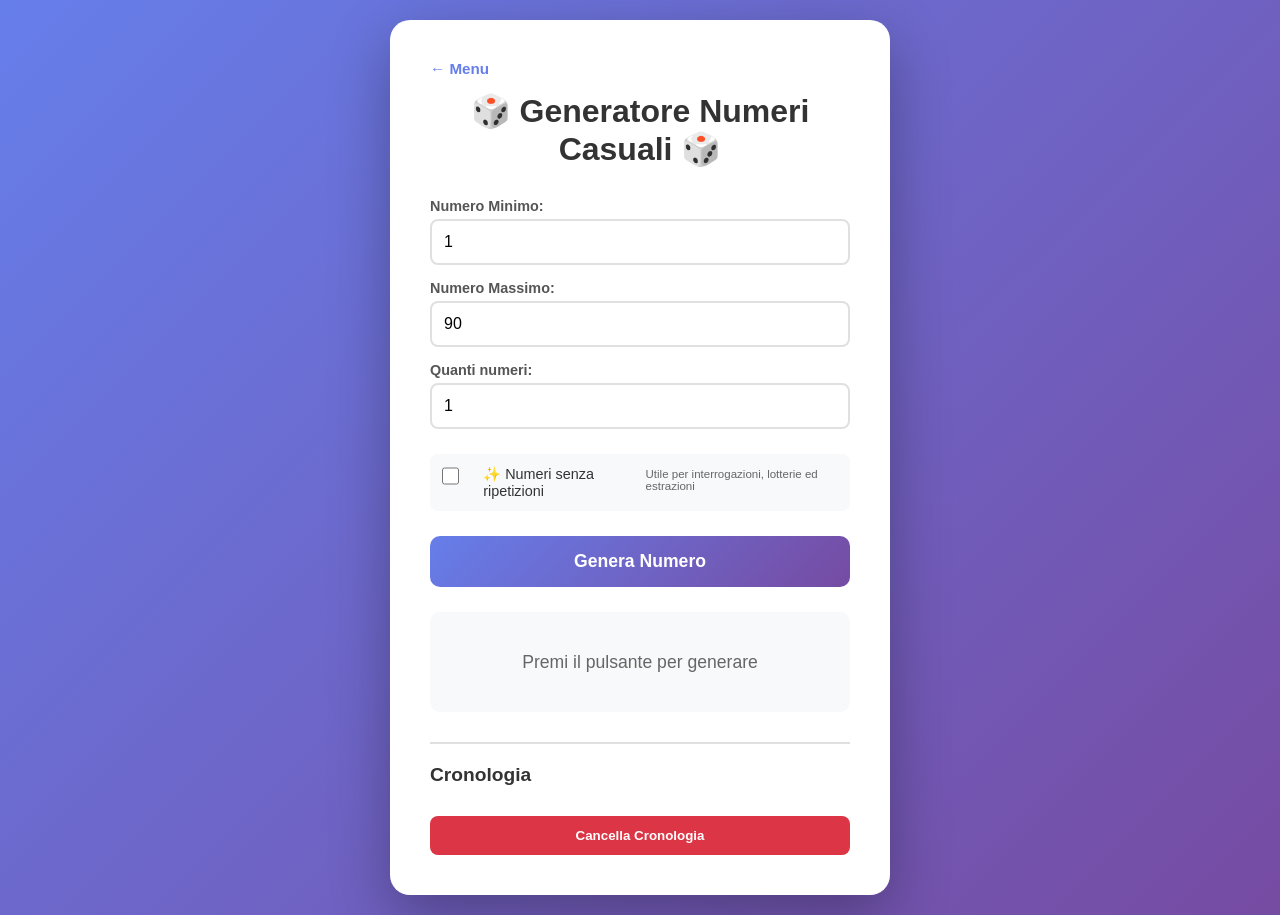
==== generatore.html @ 565f3060 "Separa Generatore Numeri e Battaglia Risiko in pagine distinte con menu iniziale Aggiunge una pagina" ====
<!DOCTYPE html>
<html lang="it">
<head>
    <meta charset="UTF-8">
    <meta name="viewport" content="width=device-width, initial-scale=1.0">
    <title>Generatore Numeri Casuali</title>
    <link rel="stylesheet" href="style.css">
</head>
<body>
    <div class="container">
        <a href="index.html" class="back-link">← Menu</a>
        <h1>🎲 Generatore Numeri Casuali 🎲</h1>

        <div class="settings">
            <div class="input-group">
                <label for="min">Numero Minimo:</label>
                <input type="number" id="min" value="1">
            </div>

            <div class="input-group">
                <label for="max">Numero Massimo:</label>
                <input type="number" id="max" value="90">
            </div>

            <div class="input-group">
                <label for="count">Quanti numeri:</label>
                <input type="number" id="count" value="1" min="1">
            </div>

            <div class="input-group checkbox-group">
                <label class="checkbox-label">
                    <input type="checkbox" id="uniqueNumbers">
                    <span class="checkmark"></span>
                    ✨ Numeri senza ripetizioni
                    <small class="help-text">Utile per interrogazioni, lotterie ed estrazioni</small>
                </label>
            </div>
        </div>

        <button id="generateBtn" class="generate-btn">Genera Numero</button>

        <div class="result" id="result">
            <p>Premi il pulsante per generare</p>
        </div>

        <div class="history">
            <h3>Cronologia</h3>
            <div id="historyList"></div>
            <button id="clearBtn" class="clear-btn">Cancella Cronologia</button>
        </div>
    </div>

    <script src="generatore.js"></script>
</body>
</html>
---- style.css ----
* {
    margin: 0;
    padding: 0;
    box-sizing: border-box;
}

body {
    font-family: 'Segoe UI', Tahoma, Geneva, Verdana, sans-serif;
    background: linear-gradient(135deg, #667eea 0%, #764ba2 100%);
    min-height: 100vh;
    display: flex;
    justify-content: center;
    align-items: center;
    padding: 20px;
}

.container {
    background: white;
    border-radius: 20px;
    padding: 40px;
    box-shadow: 0 20px 60px rgba(0, 0, 0, 0.3);
    max-width: 500px;
    width: 100%;
}

h1 {
    text-align: center;
    color: #333;
    margin-bottom: 30px;
    font-size: 2em;
}

.settings {
    display: flex;
    flex-direction: column;
    gap: 15px;
    margin-bottom: 25px;
}

.input-group {
    display: flex;
    flex-direction: column;
    gap: 5px;
}

label {
    color: #555;
    font-weight: 600;
    font-size: 0.9em;
}

input[type="number"] {
    padding: 12px;
    border: 2px solid #e0e0e0;
    border-radius: 8px;
    font-size: 1em;
    transition: border-color 0.3s;
}

input[type="number"]:focus {
    outline: none;
    border-color: #667eea;
}

/* Styling per checkbox numeri unici */
.checkbox-group {
    margin-top: 10px;
}

.checkbox-label {
    display: flex;
    align-items: flex-start;
    gap: 12px;
    cursor: pointer;
    font-weight: 500;
    color: #333;
    padding: 12px;
    background: #f8f9fa;
    border-radius: 8px;
    transition: background 0.3s;
}

.checkbox-label:hover {
    background: #e9ecef;
}

input[type="checkbox"] {
    width: 20px;
    height: 20px;
    margin: 0;
    cursor: pointer;
    accent-color: #667eea;
}

.help-text {
    display: block;
    color: #666;
    font-size: 0.8em;
    font-weight: 400;
    margin-top: 2px;
}

.generate-btn {
    width: 100%;
    padding: 15px;
    background: linear-gradient(135deg, #667eea 0%, #764ba2 100%);
    color: white;
    border: none;
    border-radius: 10px;
    font-size: 1.1em;
    font-weight: 600;
    cursor: pointer;
    transition: transform 0.2s, box-shadow 0.2s;
}

.generate-btn:hover {
    transform: translateY(-2px);
    box-shadow: 0 5px 20px rgba(102, 126, 234, 0.4);
}

.generate-btn:active {
    transform: translateY(0);
}

.result {
    margin: 25px 0;
    padding: 30px;
    background: #f8f9fa;
    border-radius: 10px;
    text-align: center;
    min-height: 100px;
    display: flex;
    flex-direction: column;
    align-items: center;
    justify-content: center;
    gap: 15px;
}

.result p {
    color: #666;
    font-size: 1.1em;
}

/* Badge per numeri unici */
.unique-badge {
    background: linear-gradient(135deg, #16a085 0%, #2ecc71 100%);
    color: white;
    padding: 10px 20px;
    border-radius: 25px;
    font-size: 0.95em;
    font-weight: 600;
    margin-bottom: 15px;
    box-shadow: 0 3px 15px rgba(22, 160, 133, 0.3);
    animation: bounceIn 0.5s ease-out;
}

@keyframes bounceIn {
    0% { transform: scale(0.3); opacity: 0; }
    50% { transform: scale(1.1); }
    100% { transform: scale(1); opacity: 1; }
}

.numbers {
    display: flex;
    flex-wrap: wrap;
    gap: 10px;
    justify-content: center;
    width: 100%;
}

.number {
    background: linear-gradient(135deg, #667eea 0%, #764ba2 100%);
    color: white;
    padding: 15px 25px;
    border-radius: 12px;
    font-size: 1.5em;
    font-weight: 700;
    animation: fadeIn 0.5s ease-in;
    position: relative;
    box-shadow: 0 4px 15px rgba(102, 126, 234, 0.3);
}

/* Stile speciale per numeri unici - più verde e distintivo */
.number.unique {
    background: linear-gradient(135deg, #16a085 0%, #2ecc71 100%);
    box-shadow: 0 4px 15px rgba(22, 160, 133, 0.4);
    border: 2px solid rgba(255, 255, 255, 0.3);
}

.number.unique::before {
    content: "✓";
    position: absolute;
    top: -5px;
    right: -5px;
    background: #27ae60;
    color: white;
    border-radius: 50%;
    width: 20px;
    height: 20px;
    font-size: 12px;
    display: flex;
    align-items: center;
    justify-content: center;
    font-weight: bold;
}

@keyframes fadeIn {
    from {
        opacity: 0;
        transform: scale(0.8) translateY(20px);
    }
    to {
        opacity: 1;
        transform: scale(1) translateY(0);
    }
}

.history {
    margin-top: 30px;
    padding-top: 20px;
    border-top: 2px solid #e0e0e0;
}

.history h3 {
    color: #333;
    margin-bottom: 15px;
    font-size: 1.2em;
}

#historyList {
    max-height: 250px;
    overflow-y: auto;
    margin-bottom: 15px;
}

.history-item {
    padding: 15px;
    background: #f8f9fa;
    margin-bottom: 10px;
    border-radius: 10px;
    color: #555;
    font-size: 0.9em;
    border-left: 4px solid #e0e0e0;
    transition: border-color 0.3s;
}

.history-item:hover {
    border-left-color: #667eea;
    background: #f1f3f4;
}

.history-content {
    display: flex;
    flex-direction: column;
    gap: 8px;
}

.history-numbers {
    display: flex;
    align-items: center;
    flex-wrap: wrap;
    gap: 8px;
}

.history-details {
    color: #777;
    font-size: 0.85em;
}

/* Badge nella cronologia */
.history-badge {
    padding: 3px 8px;
    border-radius: 12px;
    font-size: 0.7em;
    font-weight: 600;
    display: inline-block;
}

.unique-badge-small {
    background: #16a085;
    color: white;
}

.count-badge {
    background: #667eea;
    color: white;
}

.clear-btn {
    width: 100%;
    padding: 12px;
    background: #dc3545;
    color: white;
    border: none;
    border-radius: 8px;
    cursor: pointer;
    font-weight: 600;
    transition: background 0.3s, transform 0.2s;
}

.clear-btn:hover {
    background: #c82333;
    transform: translateY(-1px);
}

.clear-btn:active {
    transform: translateY(0);
}

/* Sezione Battaglia Risiko */
.risiko-settings {
    display: flex;
    gap: 15px;
    margin-bottom: 15px;
}

.risiko-settings .input-group {
    flex: 1;
}

.battle-btn {
    width: 100%;
    padding: 15px;
    background: linear-gradient(135deg, #c0392b 0%, #e74c3c 100%);
    color: white;
    border: none;
    border-radius: 10px;
    font-size: 1.1em;
    font-weight: 600;
    cursor: pointer;
    transition: transform 0.2s, box-shadow 0.2s;
    margin-bottom: 15px;
}

.battle-btn:hover:not(:disabled) {
    transform: translateY(-2px);
    box-shadow: 0 5px 20px rgba(231, 76, 60, 0.4);
}

.battle-btn:disabled {
    background: #bdc3c7;
    cursor: not-allowed;
    transform: none;
}

.battle-result {
    padding: 20px;
    background: #f8f9fa;
    border-radius: 10px;
    text-align: center;
    margin-bottom: 15px;
}

.battle-result p {
    color: #666;
}

.dice-row {
    display: flex;
    justify-content: space-around;
    gap: 20px;
    margin-bottom: 15px;
}

.dice-group strong {
    display: block;
    margin-bottom: 8px;
    color: #333;
}

.dice {
    display: flex;
    gap: 8px;
    justify-content: center;
}

.die {
    width: 40px;
    height: 40px;
    display: flex;
    align-items: center;
    justify-content: center;
    border-radius: 8px;
    font-weight: 700;
    font-size: 1.2em;
    color: white;
    box-shadow: 0 3px 10px rgba(0, 0, 0, 0.2);
    animation: fadeIn 0.4s ease-in;
}

.attack-die {
    background: linear-gradient(135deg, #e74c3c 0%, #c0392b 100%);
}

.defense-die {
    background: linear-gradient(135deg, #2980b9 0%, #2c3e50 100%);
}

.round-outcome-list {
    list-style: none;
    display: flex;
    flex-direction: column;
    gap: 8px;
    margin-bottom: 15px;
}

.round-outcome-list li {
    font-weight: 600;
    color: #333;
    background: white;
    padding: 10px 15px;
    border-radius: 8px;
    text-align: left;
}

.round-outcome-list .attacker-loss {
    border-left: 4px solid #e74c3c;
}

.round-outcome-list .defender-loss {
    border-left: 4px solid #2980b9;
}

.armies-status {
    display: flex;
    justify-content: space-around;
    font-size: 0.95em;
    color: #555;
}

.battle-final-message {
    margin-top: 10px;
    font-weight: 700;
    color: #16a085;
}

/* Link per tornare al menu */
.back-link {
    display: inline-block;
    margin-bottom: 15px;
    color: #667eea;
    font-weight: 600;
    text-decoration: none;
    font-size: 0.95em;
}

.back-link:hover {
    text-decoration: underline;
}

/* Menu iniziale */
.menu-container {
    text-align: center;
}

.menu-subtitle {
    color: #666;
    margin-bottom: 25px;
    font-size: 1.05em;
}

.menu-options {
    display: flex;
    flex-direction: column;
    gap: 15px;
}

.menu-btn {
    display: flex;
    align-items: center;
    gap: 15px;
    padding: 20px;
    border-radius: 12px;
    text-decoration: none;
    color: white;
    font-weight: 600;
    font-size: 1.1em;
    transition: transform 0.2s, box-shadow 0.2s;
}

.menu-btn:hover {
    transform: translateY(-3px);
}

.menu-btn-numbers {
    background: linear-gradient(135deg, #667eea 0%, #764ba2 100%);
    box-shadow: 0 4px 15px rgba(102, 126, 234, 0.3);
}

.menu-btn-numbers:hover {
    box-shadow: 0 8px 25px rgba(102, 126, 234, 0.45);
}

.menu-btn-risiko {
    background: linear-gradient(135deg, #c0392b 0%, #e74c3c 100%);
    box-shadow: 0 4px 15px rgba(231, 76, 60, 0.3);
}

.menu-btn-risiko:hover {
    box-shadow: 0 8px 25px rgba(231, 76, 60, 0.45);
}

.menu-icon {
    font-size: 1.8em;
}

.menu-label {
    flex: 1;
    text-align: left;
}

@media (max-width: 600px) {
    .container {
        padding: 25px;
        margin: 10px;
    }

    h1 {
        font-size: 1.6em;
    }

    .checkbox-label {
        font-size: 0.9em;
        padding: 10px;
    }

    .number {
        padding: 12px 18px;
        font-size: 1.3em;
        min-width: 60px;
    }

    .unique-badge {
        font-size: 0.85em;
        padding: 8px 16px;
    }

    .result {
        padding: 20px;
    }

    .risiko-settings {
        flex-direction: column;
        gap: 10px;
    }

    .die {
        width: 32px;
        height: 32px;
        font-size: 1em;
    }
}
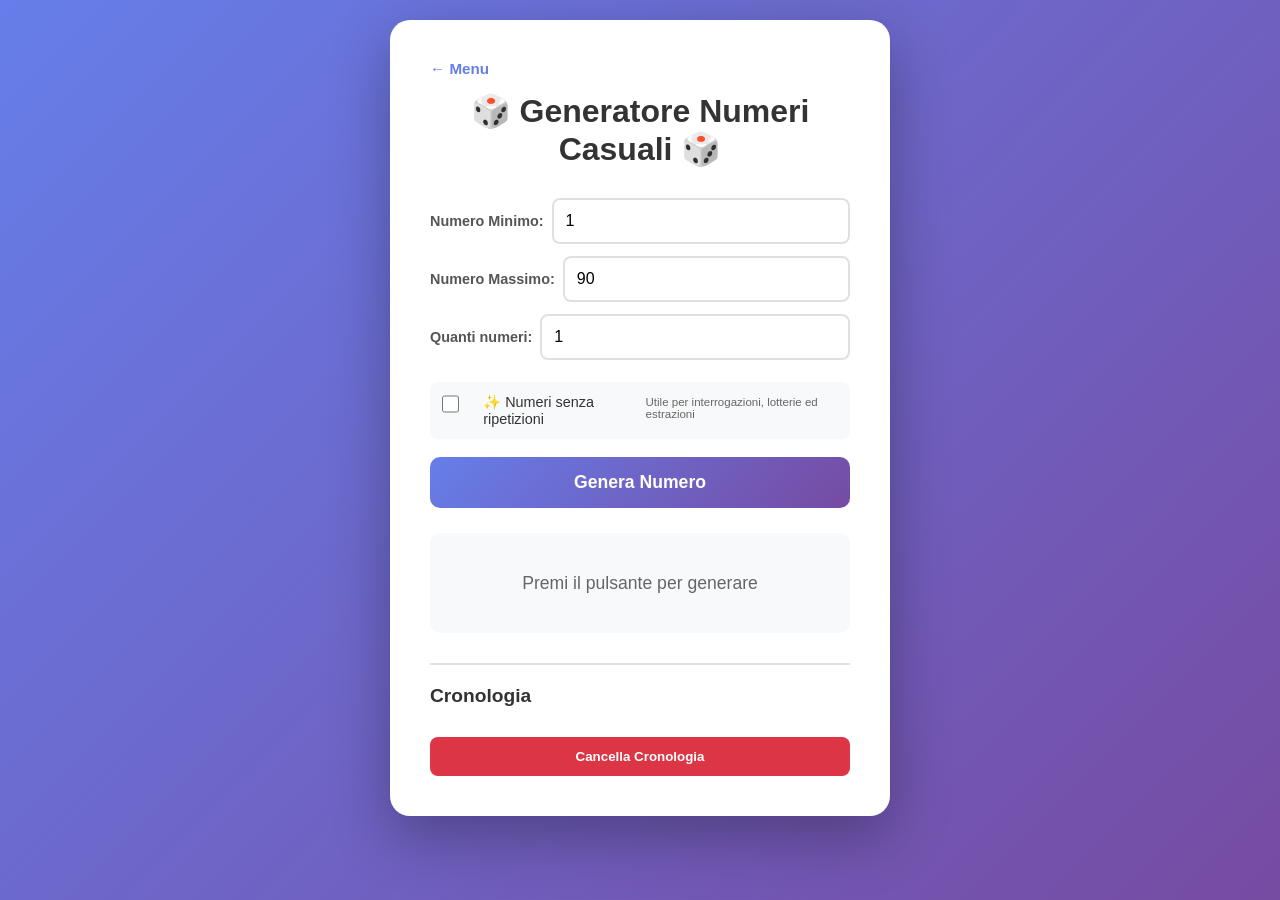
==== commit 30104c12: "Ottimizza lo spazio verticale della pagina Generatore su schermi piccoli - Etichetta e campo di Nume" ====
--- a/generatore.html
+++ b/generatore.html
@@ -4,27 +4,33 @@
     <meta charset="UTF-8">
     <meta name="viewport" content="width=device-width, initial-scale=1.0">
     <title>Generatore Numeri Casuali</title>
-    <link rel="stylesheet" href="style.css">
+    <link rel="stylesheet" href="style.css?v=2">
 </head>
-<body>
+<body class="align-top">
     <div class="container">
         <a href="index.html" class="back-link">← Menu</a>
         <h1>🎲 Generatore Numeri Casuali 🎲</h1>
 
         <div class="settings">
             <div class="input-group">
-                <label for="min">Numero Minimo:</label>
-                <input type="number" id="min" value="1">
+                <div class="field-row">
+                    <label for="min" class="field-label">Numero Minimo:</label>
+                    <input type="number" id="min" value="1" class="field-input">
+                </div>
             </div>
 
             <div class="input-group">
-                <label for="max">Numero Massimo:</label>
-                <input type="number" id="max" value="90">
+                <div class="field-row">
+                    <label for="max" class="field-label">Numero Massimo:</label>
+                    <input type="number" id="max" value="90" class="field-input">
+                </div>
             </div>
 
             <div class="input-group">
-                <label for="count">Quanti numeri:</label>
-                <input type="number" id="count" value="1" min="1">
+                <div class="field-row">
+                    <label for="count" class="field-label">Quanti numeri:</label>
+                    <input type="number" id="count" value="1" min="1" class="field-input">
+                </div>
             </div>
 
             <div class="input-group checkbox-group">
@@ -50,6 +56,6 @@
         </div>
     </div>
 
-    <script src="generatore.js"></script>
+    <script src="generatore.js?v=2"></script>
 </body>
 </html>
--- a/style.css
+++ b/style.css
@@ -12,6 +12,12 @@
     justify-content: center;
     align-items: center;
     padding: 20px;
+}
+
+/* Pagine con contenuto piu' lungo: parte dall'alto invece di centrare,
+   cosi' su schermi piccoli non "sborda" in modo simmetrico sopra e sotto */
+body.align-top {
+    align-items: flex-start;
 }
 
 .container {
@@ -33,8 +39,8 @@
 .settings {
     display: flex;
     flex-direction: column;
-    gap: 15px;
-    margin-bottom: 25px;
+    gap: 12px;
+    margin-bottom: 18px;
 }
 
 .input-group {
@@ -47,6 +53,25 @@
     color: #555;
     font-weight: 600;
     font-size: 0.9em;
+}
+
+.field-row {
+    display: flex;
+    align-items: center;
+    gap: 8px;
+}
+
+.field-label {
+    flex: 0 1 auto;
+    min-width: 0;
+    white-space: nowrap;
+    overflow: hidden;
+    text-overflow: ellipsis;
+}
+
+.field-input {
+    flex: 1 1 70px;
+    min-width: 70px;
 }
 
 input[type="number"] {
@@ -310,16 +335,109 @@
 /* Sezione Battaglia Risiko */
 .risiko-settings {
     display: flex;
-    gap: 15px;
+    flex-direction: column;
+    gap: 14px;
+    margin-bottom: 12px;
+}
+
+.army-stepper {
+    display: flex;
+    align-items: center;
+    gap: 6px;
+    margin-bottom: 8px;
+}
+
+.army-label {
+    flex: 0 1 auto;
+    min-width: 0;
+    white-space: nowrap;
+    overflow: hidden;
+    text-overflow: ellipsis;
+    font-size: 0.85em;
+}
+
+.army-display {
+    flex: 1 1 56px;
+    min-width: 56px;
+    text-align: center;
+    font-weight: 700;
+    font-size: 1.1em;
+    padding: 10px 6px;
+    -moz-appearance: textfield;
+}
+
+/* Nasconde le freccette native del campo numerico: ci sono i bottoni +1/-1 */
+.army-display::-webkit-inner-spin-button,
+.army-display::-webkit-outer-spin-button {
+    -webkit-appearance: none;
+    margin: 0;
+}
+
+.quick-select {
+    display: flex;
+    flex-wrap: nowrap;
+    gap: 4px;
+    margin-bottom: 8px;
+}
+
+.quick-btn {
+    flex: 1 1 0;
+    min-width: 0;
+    padding: 8px 0;
+    border: none;
+    border-radius: 8px;
+    background: #eef0f5;
+    color: #333;
+    font-weight: 600;
+    font-size: 0.95em;
+    cursor: pointer;
+    transition: background 0.2s, transform 0.15s;
+}
+
+.quick-btn:hover:not(:disabled) {
+    background: #dfe3ee;
+    transform: translateY(-1px);
+}
+
+.quick-btn:active:not(:disabled) {
+    transform: translateY(0);
+}
+
+.adjust-btn {
+    flex: 0 0 40px;
+    padding: 10px 0;
+    border: 2px solid #e0e0e0;
+    border-radius: 8px;
+    background: #f8f9fa;
+    font-weight: 700;
+    font-size: 0.95em;
+    cursor: pointer;
+    transition: background 0.2s, border-color 0.2s;
+}
+
+.adjust-btn:hover:not(:disabled) {
+    border-color: #667eea;
+    background: #eef0ff;
+}
+
+.adjust-btn:active:not(:disabled) {
+    transform: translateY(1px);
+}
+
+.quick-btn:disabled,
+.adjust-btn:disabled {
+    opacity: 0.5;
+    cursor: not-allowed;
+}
+
+.battle-actions {
+    display: flex;
+    gap: 10px;
     margin-bottom: 15px;
 }
 
-.risiko-settings .input-group {
-    flex: 1;
-}
-
 .battle-btn {
-    width: 100%;
+    flex: 3;
     padding: 15px;
     background: linear-gradient(135deg, #c0392b 0%, #e74c3c 100%);
     color: white;
@@ -329,7 +447,6 @@
     font-weight: 600;
     cursor: pointer;
     transition: transform 0.2s, box-shadow 0.2s;
-    margin-bottom: 15px;
 }
 
 .battle-btn:hover:not(:disabled) {
@@ -337,7 +454,26 @@
     box-shadow: 0 5px 20px rgba(231, 76, 60, 0.4);
 }
 
-.battle-btn:disabled {
+.auto-btn {
+    flex: 1;
+    padding: 15px 6px;
+    background: linear-gradient(135deg, #e67e22 0%, #f39c12 100%);
+    color: white;
+    border: none;
+    border-radius: 10px;
+    font-size: 0.95em;
+    font-weight: 600;
+    cursor: pointer;
+    transition: transform 0.2s, box-shadow 0.2s;
+}
+
+.auto-btn:hover:not(:disabled) {
+    transform: translateY(-2px);
+    box-shadow: 0 5px 20px rgba(243, 156, 18, 0.4);
+}
+
+.battle-btn:disabled,
+.auto-btn:disabled {
     background: #bdc3c7;
     cursor: not-allowed;
     transform: none;
@@ -429,9 +565,51 @@
 }
 
 .battle-final-message {
-    margin-top: 10px;
+    margin-bottom: 20px;
+    padding: 20px;
+    border-radius: 14px;
+    text-align: center;
+    color: white;
+    text-shadow: 0 1px 4px rgba(0, 0, 0, 0.5);
+    animation: bounceIn 0.5s ease-out;
+}
+
+.final-icon {
+    display: block;
+    font-size: 2.4em;
+    line-height: 1;
+    margin-bottom: 8px;
+}
+
+.final-text {
+    display: block;
     font-weight: 700;
-    color: #16a085;
+    font-size: 1.15em;
+}
+
+.battle-final-message.victory {
+    background: linear-gradient(135deg, #16a085 0%, #2ecc71 100%);
+    animation: bounceIn 0.5s ease-out, pulseGlowVictory 1.3s ease-in-out 0.5s 3;
+}
+
+.battle-final-message.halt {
+    background: linear-gradient(135deg, #c0392b 0%, #e74c3c 100%);
+    animation: bounceIn 0.5s ease-out, pulseGlowHalt 1.3s ease-in-out 0.5s 3;
+}
+
+.battle-final-message.parity {
+    background: linear-gradient(135deg, #34495e 0%, #2c3e50 100%);
+    box-shadow: 0 4px 20px rgba(52, 73, 94, 0.45);
+}
+
+@keyframes pulseGlowVictory {
+    0%, 100% { box-shadow: 0 4px 20px rgba(22, 160, 133, 0.45); transform: scale(1); }
+    50% { box-shadow: 0 4px 40px rgba(22, 160, 133, 0.9); transform: scale(1.03); }
+}
+
+@keyframes pulseGlowHalt {
+    0%, 100% { box-shadow: 0 4px 20px rgba(231, 76, 60, 0.45); transform: scale(1); }
+    50% { box-shadow: 0 4px 40px rgba(231, 76, 60, 0.9); transform: scale(1.03); }
 }
 
 /* Link per tornare al menu */
@@ -511,17 +689,25 @@
 
 @media (max-width: 600px) {
     .container {
-        padding: 25px;
+        padding: 20px;
         margin: 10px;
     }
 
     h1 {
-        font-size: 1.6em;
+        font-size: 1.35em;
+        line-height: 1.15;
+        margin-bottom: 14px;
     }
 
     .checkbox-label {
         font-size: 0.9em;
         padding: 10px;
+    }
+
+    .result {
+        margin: 15px 0;
+        padding: 20px;
+        min-height: 70px;
     }
 
     .number {
@@ -535,10 +721,6 @@
         padding: 8px 16px;
     }
 
-    .result {
-        padding: 20px;
-    }
-
     .risiko-settings {
         flex-direction: column;
         gap: 10px;
